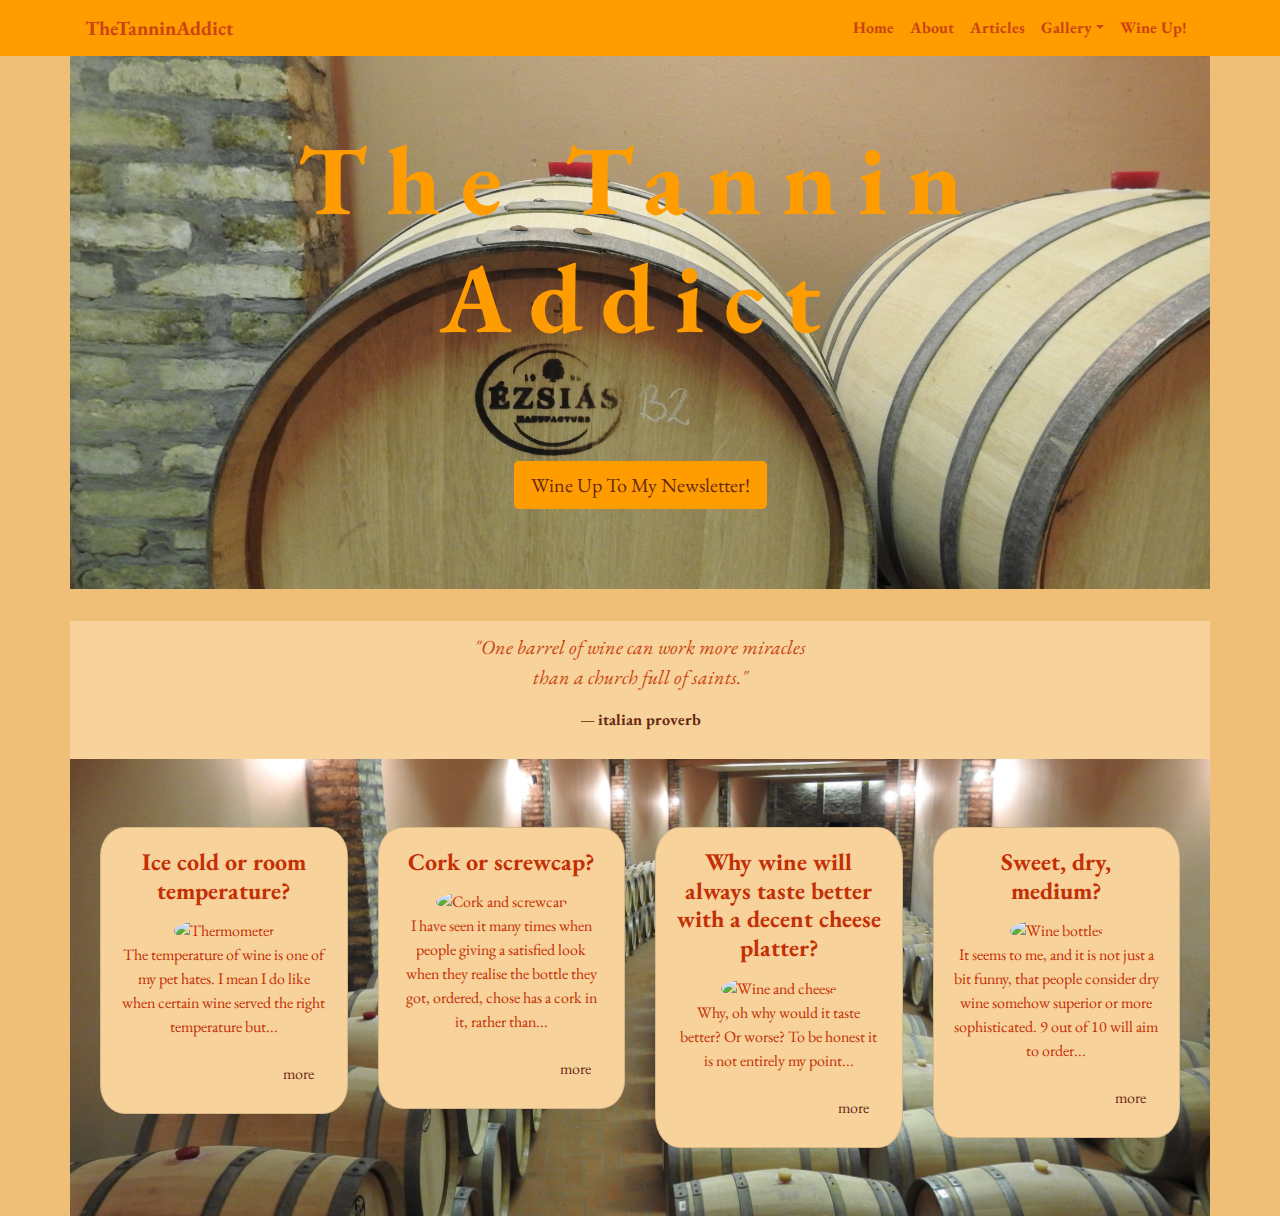
==== index.html @ db164a8b "implemented main part of landing page" ====
<!DOCTYPE html>
<html lang="en">

<head>
    <meta charset="UTF-8">
    <meta name="viewport" content="width=device-width, initial-scale=1.0">
    <meta http-equiv="X-UA-Compatible" content="ie=edge">
    <title>TheTanninAddict</title>
    <link rel="stylesheet" href="https://maxcdn.bootstrapcdn.com/bootstrap/4.0.0/css/bootstrap.min.css" integrity="sha384-Gn5384xqQ1aoWXA+058RXPxPg6fy4IWvTNh0E263XmFcJlSAwiGgFAW/dAiS6JXm" crossorigin="anonymous">
    <link href="https://fonts.googleapis.com/css?family=EB+Garamond" rel="stylesheet">
    <link rel="stylesheet" href="main.css" type="text/css">
</head>

<body>
    <!-----------------------NAVBAR---------------->


    <nav class="navbar navbar-expand-lg navbar-light" id="main-nav">
        <div class="container">

            <a class="navbar-brand mr-auto" href="index.html">TheTanninAddict</a>
            <button class="navbar-toggler" type="button" data-toggle="collapse" data-target="#navbar-content" aria-controls="navbarSupportedContent" aria-expanded="false" aria-label="Toggle navigation">
              <span class="navbar-toggler-icon"></span>
            </button>

            <div class="collapse navbar-collapse" id="navbar-content">
                <ul class="navbar-nav ml-auto">
                    <li class="nav-item">
                        <a class="nav-link" href="index.html">Home</a>
                    </li>
                    <li class="nav-item">
                        <a class="nav-link" href="about.html">About</a>
                    </li>
                    <li class="nav-item">
                        <a class="nav-link" href="articles.html">Articles</a>
                    </li>
                    <li class="nav-item dropdown">
                        <a class="nav-link dropdown-toggle" href="#" id="navbarDropdown" role="button" data-toggle="dropdown" aria-haspopup="true" aria-expanded="false">Gallery</a>
                        <div class="dropdown-menu" aria-labelledby="navbarDropdown">
                            <a class="dropdown-item" href="images.html">Images</a>
                            <a class="dropdown-item" href="videos.html">Videos</a>
                        </div>
                    </li>
                    <li class="nav-item">
                        <a class="nav-link" href="form.html">Wine Up!</a>
                    </li>
                </ul>
            </div>
        </div>
    </nav>

    <!-----------------------HEADER---------------->

    <div class="container header">

        <div class="jumbotron jumbo-text d-none d-sm-block">

            <h1 class="display-1">The Tannin Addict</h1>
            <p class="lead">
                <a class="btn btn-lg" href="form.html" role="button">Wine Up To My Newsletter!</a>
            </p>

        </div>

    </div>

    <!-----------------------QUOTE---------------->

    <div class="container-fluid">
        <div class="container quote d-none d-sm-block">
            <div class="row text-center">
                <div class="col">
                    <blockquote class="blockquote mx-auto">
                        <p class="qoute-text"><em>"One barrel of wine can work more miracles <br> than a church full of saints."</em></p>
                        <footer class="blockquote-footer"><strong>italian proverb</strong></footer>
                    </blockquote>
                </div>
            </div>
        </div>
    </div>

    <!-----------------------MAIN---------------->

    <div class="container main">
        <div class="container">

            <div class="row main-content text-center">
                <div class="col-sm-6 col-lg-3">
                    <div class="card card-single">
                        <div class="card-body">
                            <h4 class="card-title">Ice cold or room temperature?</h4>
                            <img src="static/images/DSCN0299.JPG" class="img-fluid rounded-circle" alt="Thermometer">
                            <p class="card-text">The temperature of wine is one of my pet hates. I mean I do like when certain wine served the right temperature but... </p>
                            <a href="articles1.html#cold-or-room-temp" class="btn float-right">more</a>
                        </div>
                    </div>
                </div>
                <div class="col-sm-6 col-lg-3">
                    <div class="card card-single">
                        <div class="card-body">
                            <h4 class="card-title">Cork or screwcap?</h4>
                            <img src="static/images/DSCN0316.JPG" class="img-fluid rounded-circle" alt="Cork and screwcap">
                            <p class="card-text">I have seen it many times when people giving a satisfied look when they realise the bottle they got, ordered, chose has a cork in it, rather than...</p>
                            <a href="articles1.html#cork-or-screwcap" class="btn float-right">more</a>
                        </div>
                    </div>
                </div>
                <div class="col-sm-6 col-lg-3">
                    <div class="card card-single">
                        <div class="card-body">
                            <h4 class="card-title">Why wine will always taste better with a decent cheese platter?</h4>
                            <img src="static/images/DSCN0271.JPG" class="img-fluid rounded-circle" alt="Wine and cheese">
                            <p class="card-text">Why, oh why would it taste better? Or worse? To be honest it is not entirely my point... </p>
                            <a href="articles1.html#wine-with-cheese-platter" class="btn  float-right">more</a>
                        </div>
                    </div>
                </div>
                <div class="col-sm-6 col-lg-3">
                    <div class="card card-single">
                        <div class="card-body">
                            <h4 class="card-title">Sweet, dry, medium?</h4>
                            <img src="static/images/DSCN0315.JPG" class="img-fluid rounded-circle" alt="Wine bottles">
                            <p class="card-text">It seems to me, and it is not just a bit funny, that people consider dry wine somehow superior or more sophisticated. 9 out of 10 will aim to order... </p>
                            <a href="articles1.html#sweet-dry-medium" class="btn float-right">more</a>
                        </div>
                    </div>
                </div>
            </div>

        </div>
    </div>






















    <script src="https://code.jquery.com/jquery-3.2.1.slim.min.js" integrity="sha384-KJ3o2DKtIkvYIK3UENzmM7KCkRr/rE9/Qpg6aAZGJwFDMVNA/GpGFF93hXpG5KkN" crossorigin="anonymous"></script>
    <script src="https://cdnjs.cloudflare.com/ajax/libs/popper.js/1.12.9/umd/popper.min.js" integrity="sha384-ApNbgh9B+Y1QKtv3Rn7W3mgPxhU9K/ScQsAP7hUibX39j7fakFPskvXusvfa0b4Q" crossorigin="anonymous"></script>
    <script src="https://maxcdn.bootstrapcdn.com/bootstrap/4.0.0/js/bootstrap.min.js" integrity="sha384-JZR6Spejh4U02d8jOt6vLEHfe/JQGiRRSQQxSfFWpi1MquVdAyjUar5+76PVCmYl" crossorigin="anonymous"></script>

</body>

</html>
---- main.css ----
/*
COLORS:
<bacground for nav, quote, footer, card>
-light-brown-cream: rgb(247, 210, 155); #f7d29b;
-option b: rgb(239, 191, 119); #efbf77;

 rgb(89, 17, 17); #591111;

-brown-warm: rgb(202, 69, 17); #ca4511;
-dark-brown: rgb(104, 41, 19); #682913;
*/


body {
    font-family: 'EB Garamond', serif;
    background-color:#efbf77;
}

/*************NAVBAR************/

#main-nav {   
    background-color:#ff9d00;/*#f7d29b;*/
}

.navbar .navbar-brand {
    color: #ca4511;
    font-weight: bold;
}

#navbar-content {
    text-align: center;
}

#navbar-content a {
    color: #ca4511;
}

#navbar-content a:hover {
    color: #591111;
}

.nav-item a {
    color: #682913;
    font-weight: bold;
    color: mx-auto;
}

button .navbar-toggler {
    color: #682913;
}

/*************HEADER************/

.header {
    height: 100%; 
    background-image:  url("static/images/DSCN0293.JPG");
    background-repeat: no-repeat;
    background-attachment: fixed;
    background-position: center;
    background-size: cover;
    position: relative;
}

.jumbotron {
    background-color: transparent;
    
}

.jumbo-text {
    position: relative;
    top: 20%;
    text-align: center;
}

.jumbotron h1 {
    color: #ff9d00; /*#f70909; 591111*/
    font-weight: bold;
    font-size: 615%;
    letter-spacing: 20px;

    /*dark red f70909
    bright yellow ead919*/
}

.jumbo-text .lead {
    margin-top: 10%;
    background-color: transparent;
}

.jumbotron .lead .btn {
    background-color: #ff9d00; /*#efbf77;*/
    color: #682913;
}

/*************QOUTE************/

.quote {
    background-color:#f7d29b;
}

.blockquote {
    padding: 1%;
    background-color: #f7d29b;
}



.blockquote p {
    color:#ca4511;
    background-color: #f7d29b;
}

.blockquote footer {
    color:#682913;
}

/*************MAIN************/

.main {
    background-image: url("static/images/DSCN0295.JPG");
    background-repeat: no-repeat;
    background-position: center;
    background-size: cover;
    position: relative;   
}

.main-content {
    padding-top: 4%;
    padding-bottom: 4%;
}

.card-single {
    margin-top: 10%;
    margin-bottom: 10%;
    border-radius: 10%;
    background-color: #f7d29b;
}

.card-single:hover {
    background-color: #efbf77;
}

.card-body {  
    color: #c42f05;
}
.card-body .card-title {
    font-weight: bold;
}

.card-body p {
    background-color: transparent;
}

.card-body a {
    color: #682913;
}
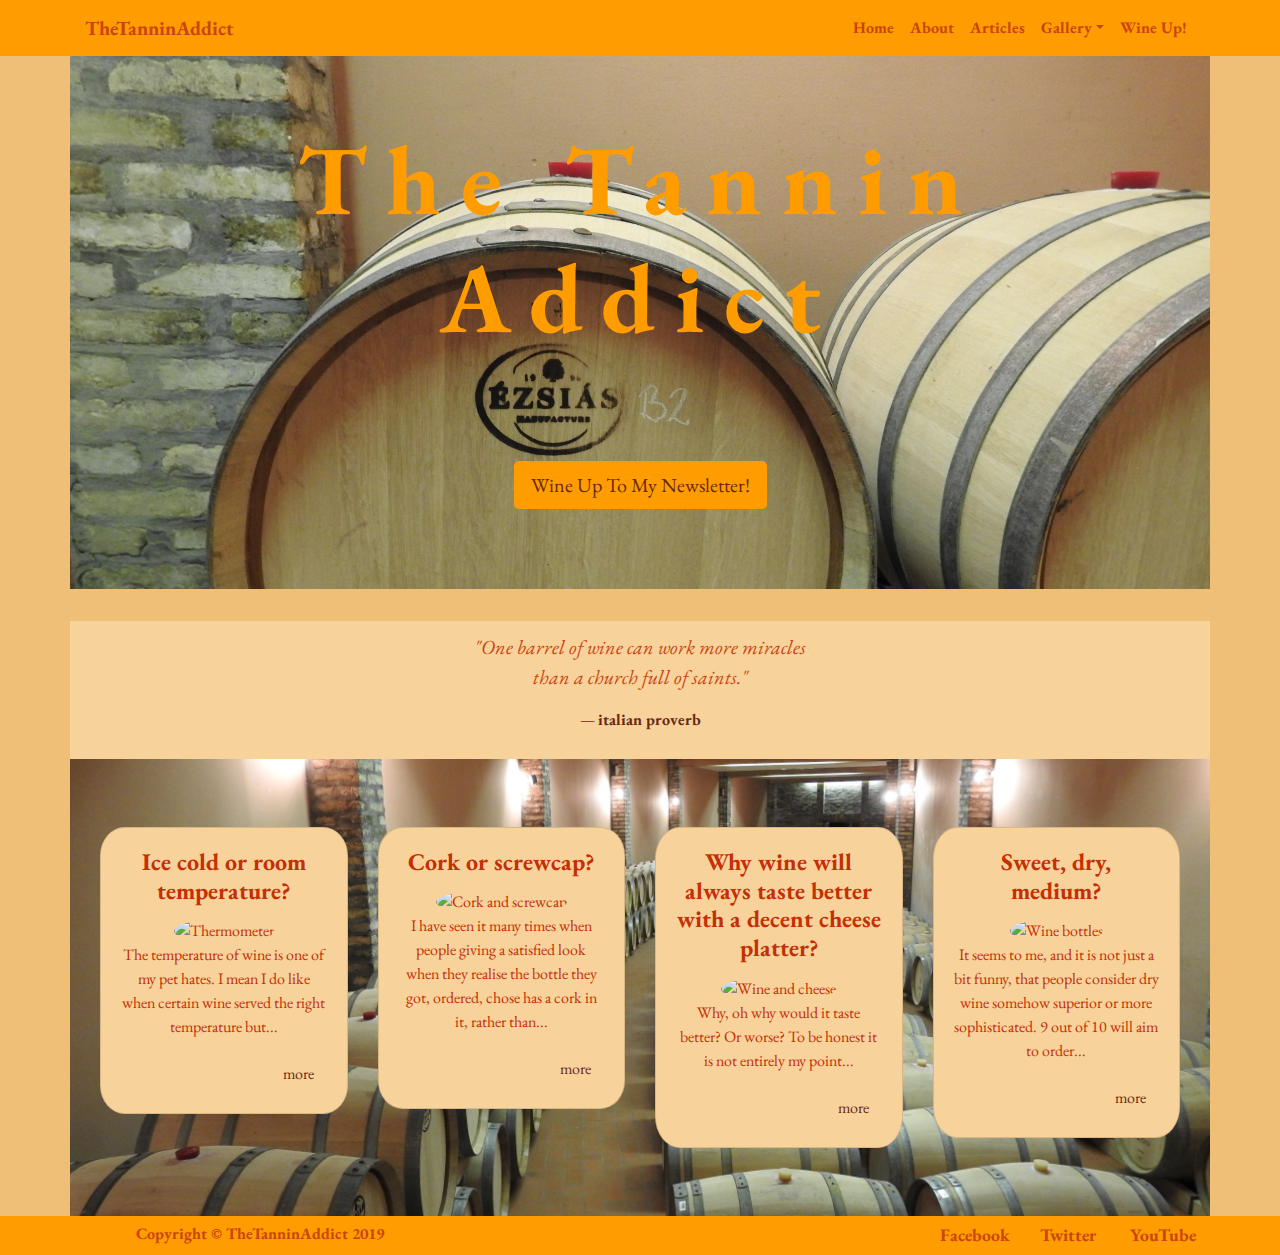
==== commit 48cacc53: "implemented footer" ====
--- a/index.html
+++ b/index.html
@@ -131,20 +131,24 @@
     </div>
 
 
+    <!-----------------------FOOTER---------------->
 
-
-
-
-
-
-
-
-
-
-
-
-
-
+    <div class="container-fluid footer">
+        <div class="container">
+            <div class="row">
+                <div class="col-md-6 col-lg-4 text-center">
+                    <div class="copy-right "><span class="footer-icons>">Copyright &copy TheTanninAddict 2019</span></div>
+                </div>
+                <div class="col-md-4 col-lg-3 ml-auto text-center">
+                    <div class="row">
+                        <div class="col-sm-4"><a href="#"><span class="footer-icons">Facebook</span></a></div>
+                        <div class="col-sm-4"><a href="#"><span class="footer-icons">Twitter</span></a></div>
+                        <div class="col-sm-4"><a href="#"><span class="footer-icons">YouTube</span></a></div>
+                    </div>
+                </div>
+            </div>
+        </div>
+    </div>
 
 
 
--- a/main.css
+++ b/main.css
@@ -154,3 +154,30 @@
 .card-body a {
     color: #682913;
 }
+
+/*************FOOTER************/
+
+.footer {
+    padding: 0.5%;
+    background-color: #ff9d00;
+}
+
+.copy-right {
+    color:rgb(202, 69, 17);
+    font-weight: bold;
+}
+
+.footer a:hover {
+    text-decoration: none;
+}
+
+.footer-icons {
+    color: rgb(202, 69, 17);   
+    font-size: 110%;
+    font-weight: bold;
+    border-radius: 50%;
+}
+
+.footer-icons:hover {
+    color: #682913;
+}
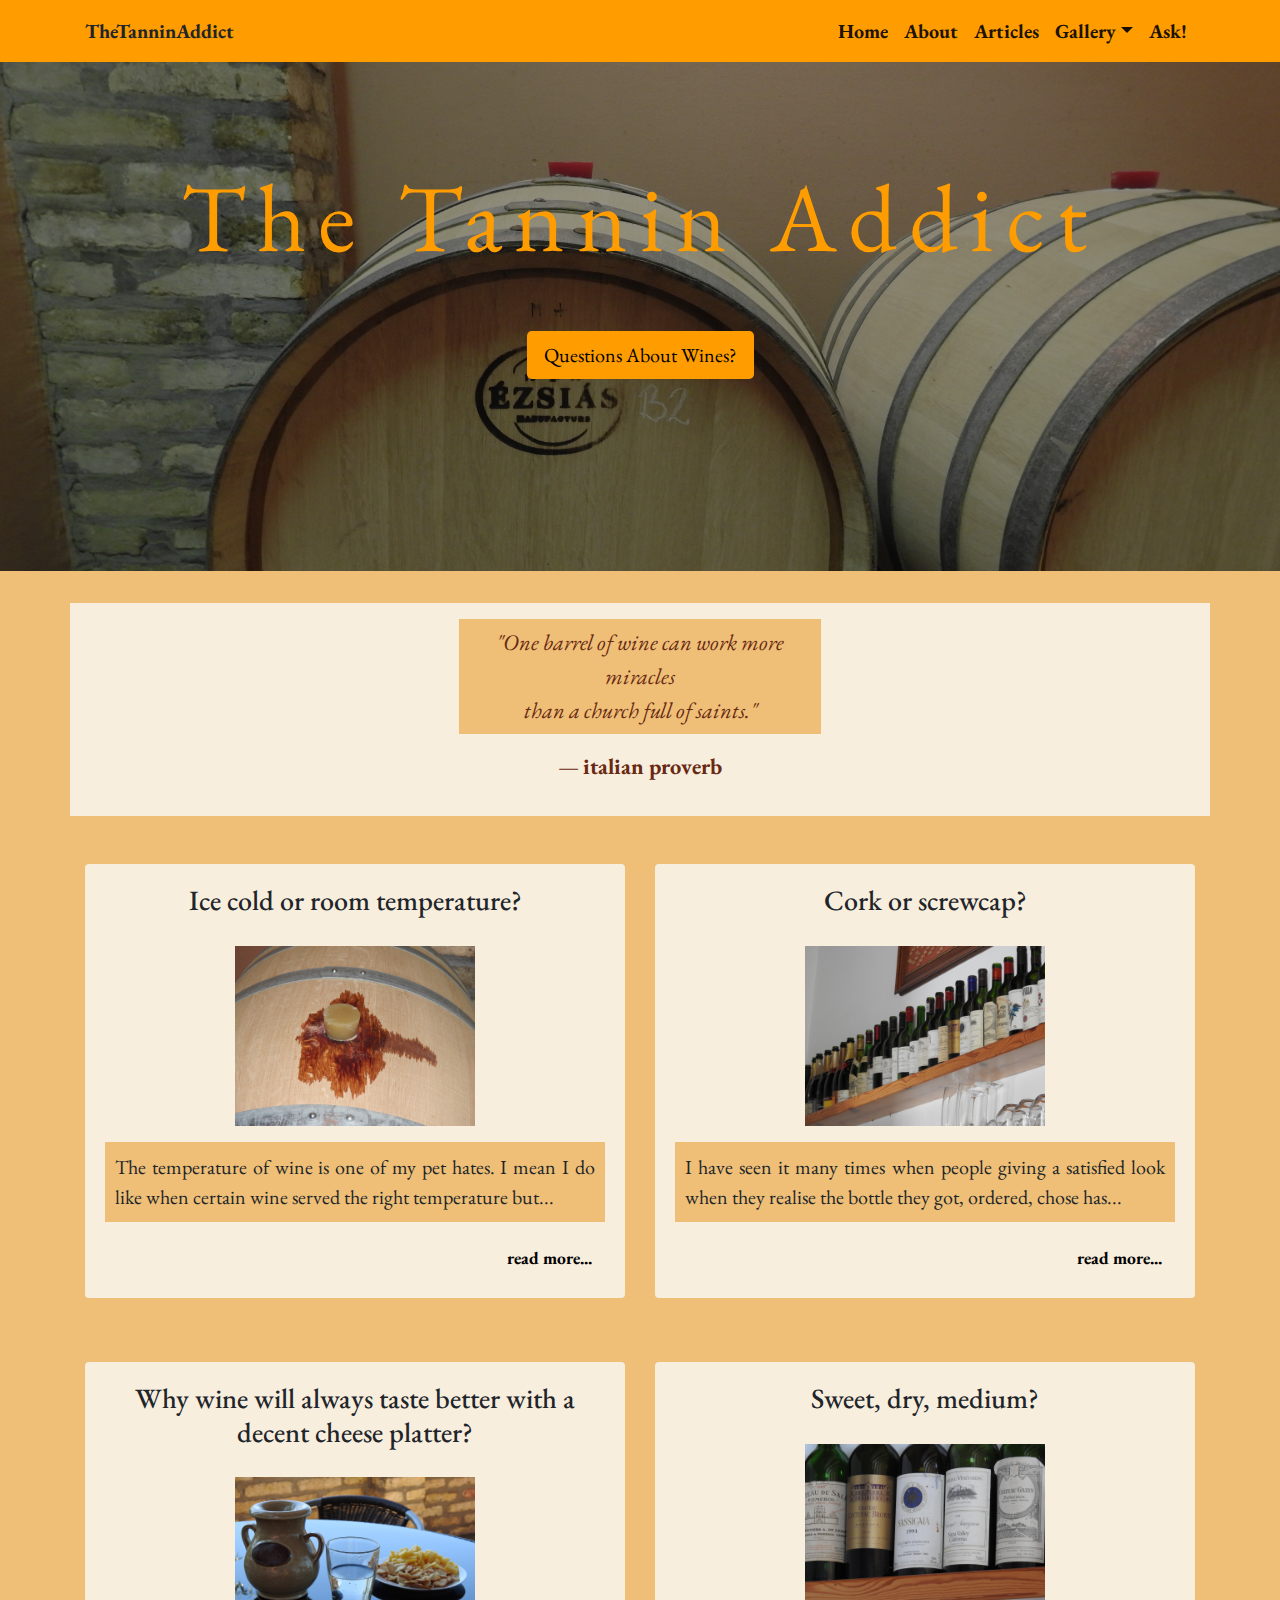
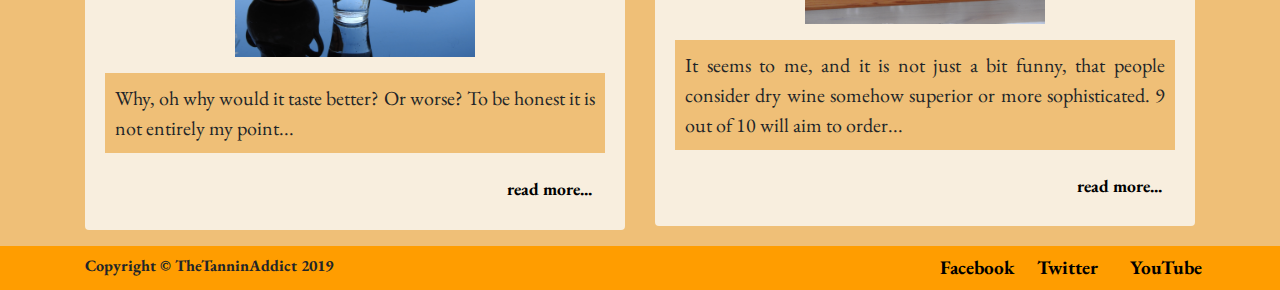
==== commit ffe8ed74: "Modified index.html layout and styling" ====
--- a/index.html
+++ b/index.html
@@ -12,153 +12,125 @@
 </head>
 
 <body>
-    <!-----------------------NAVBAR---------------->
-
-
-    <nav class="navbar navbar-expand-lg navbar-light" id="main-nav">
+    <nav class="navbar fixed-top navbar-expand-lg navbar-light my-orange-back">
         <div class="container">
-
-            <a class="navbar-brand mr-auto" href="index.html">TheTanninAddict</a>
-            <button class="navbar-toggler" type="button" data-toggle="collapse" data-target="#navbar-content" aria-controls="navbarSupportedContent" aria-expanded="false" aria-label="Toggle navigation">
-              <span class="navbar-toggler-icon"></span>
-            </button>
-
+            <a class="navbar-brand mr-auto font-weight-bold">TheTanninAddict</a>
+            <button class="navbar-toggler" type="button" data-toggle="collapse" data-target="#navbar-content" aria-controls="navbar-content" aria-expanded="false" aria-label="Toggle navigation">
+        <span class="navbar-toggler-icon"></span>
+      </button>
             <div class="collapse navbar-collapse" id="navbar-content">
-                <ul class="navbar-nav ml-auto">
-                    <li class="nav-item">
+                <ul class="navbar-nav ml-auto font-weight-bold text-center">
+                    <li class="nav-item active">
                         <a class="nav-link" href="index.html">Home</a>
                     </li>
-                    <li class="nav-item">
+                    <li class="nav-item active">
                         <a class="nav-link" href="about.html">About</a>
                     </li>
-                    <li class="nav-item">
+                    <li class="nav-item active">
                         <a class="nav-link" href="articles.html">Articles</a>
                     </li>
-                    <li class="nav-item dropdown">
+                    <li class="nav-item dropdown active">
                         <a class="nav-link dropdown-toggle" href="#" id="navbarDropdown" role="button" data-toggle="dropdown" aria-haspopup="true" aria-expanded="false">Gallery</a>
                         <div class="dropdown-menu" aria-labelledby="navbarDropdown">
                             <a class="dropdown-item" href="images.html">Images</a>
                             <a class="dropdown-item" href="videos.html">Videos</a>
                         </div>
                     </li>
-                    <li class="nav-item">
-                        <a class="nav-link" href="form.html">Wine Up!</a>
+                    <li class="nav-item active">
+                        <a class="nav-link" href="form.html">Ask!</a>
                     </li>
                 </ul>
             </div>
         </div>
     </nav>
 
-    <!-----------------------HEADER---------------->
-
-    <div class="container header">
-
-        <div class="jumbotron jumbo-text d-none d-sm-block">
-
+    <div class="container-fluid header text-center">
+        <div class="jumbotron d-none d-md-block my-orange my-transparent-back">
             <h1 class="display-1">The Tannin Addict</h1>
-            <p class="lead">
-                <a class="btn btn-lg" href="form.html" role="button">Wine Up To My Newsletter!</a>
-            </p>
-
+            <a class="btn btn-lg my-black my-orange-back" href="form.html" role="button">Questions About Wines?</a>
         </div>
-
     </div>
 
-    <!-----------------------QUOTE---------------->
-
     <div class="container-fluid">
-        <div class="container quote d-none d-sm-block">
+        <div class="container quote d-none d-md-block my-white-back my-brown">
             <div class="row text-center">
-                <div class="col">
-                    <blockquote class="blockquote mx-auto">
-                        <p class="qoute-text"><em>"One barrel of wine can work more miracles <br> than a church full of saints."</em></p>
-                        <footer class="blockquote-footer"><strong>italian proverb</strong></footer>
-                    </blockquote>
-                </div>
+                <blockquote class="blockquote mx-auto">
+                    <p class="quote-text"><em>"One barrel of wine can work more miracles <br> than a church full of
+              saints."</em></p>
+                    <footer class="blockquote-footer my-brown"><strong>italian proverb</strong></footer>
+                </blockquote>
             </div>
         </div>
     </div>
 
-    <!-----------------------MAIN---------------->
-
-    <div class="container main">
-        <div class="container">
-
-            <div class="row main-content text-center">
-                <div class="col-sm-6 col-lg-3">
-                    <div class="card card-single">
-                        <div class="card-body">
-                            <h4 class="card-title">Ice cold or room temperature?</h4>
-                            <img src="static/images/DSCN0299.JPG" class="img-fluid rounded-circle" alt="Thermometer">
-                            <p class="card-text">The temperature of wine is one of my pet hates. I mean I do like when certain wine served the right temperature but... </p>
-                            <a href="articles1.html#cold-or-room-temp" class="btn float-right">more</a>
-                        </div>
-                    </div>
-                </div>
-                <div class="col-sm-6 col-lg-3">
-                    <div class="card card-single">
-                        <div class="card-body">
-                            <h4 class="card-title">Cork or screwcap?</h4>
-                            <img src="static/images/DSCN0316.JPG" class="img-fluid rounded-circle" alt="Cork and screwcap">
-                            <p class="card-text">I have seen it many times when people giving a satisfied look when they realise the bottle they got, ordered, chose has a cork in it, rather than...</p>
-                            <a href="articles1.html#cork-or-screwcap" class="btn float-right">more</a>
-                        </div>
-                    </div>
-                </div>
-                <div class="col-sm-6 col-lg-3">
-                    <div class="card card-single">
-                        <div class="card-body">
-                            <h4 class="card-title">Why wine will always taste better with a decent cheese platter?</h4>
-                            <img src="static/images/DSCN0271.JPG" class="img-fluid rounded-circle" alt="Wine and cheese">
-                            <p class="card-text">Why, oh why would it taste better? Or worse? To be honest it is not entirely my point... </p>
-                            <a href="articles1.html#wine-with-cheese-platter" class="btn  float-right">more</a>
-                        </div>
-                    </div>
-                </div>
-                <div class="col-sm-6 col-lg-3">
-                    <div class="card card-single">
-                        <div class="card-body">
-                            <h4 class="card-title">Sweet, dry, medium?</h4>
-                            <img src="static/images/DSCN0315.JPG" class="img-fluid rounded-circle" alt="Wine bottles">
-                            <p class="card-text">It seems to me, and it is not just a bit funny, that people consider dry wine somehow superior or more sophisticated. 9 out of 10 will aim to order... </p>
-                            <a href="articles1.html#sweet-dry-medium" class="btn float-right">more</a>
-                        </div>
+    <div class="container">
+        <div class="row text-center">
+            <div class="col-sm-12 col-md-6">
+                <div class="card my-white-back">
+                    <div class="card-body">
+                        <h3 class="card-title">Ice cold or room temperature?</h3>
+                        <img src="static/images/DSCN0299.JPG" class="img-fluid" alt="Thermometer">
+                        <p class="card-text text-justify">The temperature of wine is one of my pet hates. I mean I do like when certain wine served the right temperature but... </p>
+                        <a href="articles1.html#cold-or-room-temp" class="btn float-right my-black font-weight-bold">read more...</a>
                     </div>
                 </div>
             </div>
-
+            <div class="col-sm-12 col-md-6">
+                <div class="card my-white-back">
+                    <div class="card-body">
+                        <h3 class="card-title">Cork or screwcap?</h3>
+                        <img src="static/images/DSCN0316.JPG" class="img-fluid" alt="Cork and screwcap">
+                        <p class="card-text text-justify">I have seen it many times when people giving a satisfied look when they realise the bottle they got, ordered, chose has...</p>
+                        <a href="articles1.html#cork-or-screwcap" class="btn float-right my-black font-weight-bold">read more...</a>
+                    </div>
+                </div>
+            </div>
         </div>
-    </div>
-
-
-    <!-----------------------FOOTER---------------->
-
-    <div class="container-fluid footer">
-        <div class="container">
-            <div class="row">
-                <div class="col-md-6 col-lg-4 text-center">
-                    <div class="copy-right "><span class="footer-icons>">Copyright &copy TheTanninAddict 2019</span></div>
+        <div class="row text-center">
+            <div class=" col-md-6">
+                <div class="card my-white-back">
+                    <div class="card-body">
+                        <h3 class="card-title">Why wine will always taste better with a decent cheese platter?</h3>
+                        <img src="static/images/DSCN0271.JPG" class="img-fluid" alt="Wine and cheese">
+                        <p class="card-text text-justify">Why, oh why would it taste better? Or worse? To be honest it is not entirely my point... </p>
+                        <a href="articles1.html#wine-with-cheese-platter" class="btn  float-right my-black font-weight-bold">read more...</a>
+                    </div>
                 </div>
-                <div class="col-md-4 col-lg-3 ml-auto text-center">
-                    <div class="row">
-                        <div class="col-sm-4"><a href="#"><span class="footer-icons">Facebook</span></a></div>
-                        <div class="col-sm-4"><a href="#"><span class="footer-icons">Twitter</span></a></div>
-                        <div class="col-sm-4"><a href="#"><span class="footer-icons">YouTube</span></a></div>
+            </div>
+            <div class=" col-md-6">
+                <div class="card my-white-back">
+                    <div class="card-body">
+                        <h3 class="card-title">Sweet, dry, medium?</h3>
+                        <img src="static/images/DSCN0315.JPG" class="img-fluid" alt="Wine bottles">
+                        <p class="card-text text-justify">It seems to me, and it is not just a bit funny, that people consider dry wine somehow superior or more sophisticated. 9 out of 10 will aim to order... </p>
+                        <a href="articles1.html#sweet-dry-medium" class="btn float-right my-black font-weight-bold">read more...</a>
                     </div>
                 </div>
             </div>
         </div>
     </div>
 
-
-
-
-
+    <div class="container-fluid footer my-orange-back">
+        <div class="container">
+            <div class="row">
+                <div class="col-md-6 col-lg-4 text-center text-md-left">
+                    <div class="font-weight-bold"><span class="footer-icons>">Copyright &copy; TheTanninAddict
+              2019</span></div>
+                </div>
+                <div class="col-md-6 col-lg-3 ml-auto">
+                    <div class="row font-weight-bold text-center">
+                        <div class="col-sm-4"><a href="#"><span class="footer-icons my-black">Facebook</span></a></div>
+                        <div class="col-sm-4"><a href="#"><span class="footer-icons my-black">Twitter</span></a></div>
+                        <div class="col-sm-4"><a href="#"><span class="footer-icons my-black">YouTube</span></a></div>
+                    </div>
+                </div>
+            </div>
+        </div>
+    </div>
 
     <script src="https://code.jquery.com/jquery-3.2.1.slim.min.js" integrity="sha384-KJ3o2DKtIkvYIK3UENzmM7KCkRr/rE9/Qpg6aAZGJwFDMVNA/GpGFF93hXpG5KkN" crossorigin="anonymous"></script>
     <script src="https://cdnjs.cloudflare.com/ajax/libs/popper.js/1.12.9/umd/popper.min.js" integrity="sha384-ApNbgh9B+Y1QKtv3Rn7W3mgPxhU9K/ScQsAP7hUibX39j7fakFPskvXusvfa0b4Q" crossorigin="anonymous"></script>
     <script src="https://maxcdn.bootstrapcdn.com/bootstrap/4.0.0/js/bootstrap.min.js" integrity="sha384-JZR6Spejh4U02d8jOt6vLEHfe/JQGiRRSQQxSfFWpi1MquVdAyjUar5+76PVCmYl" crossorigin="anonymous"></script>
-
 </body>
 
-</html>
+</html>--- a/main.css
+++ b/main.css
@@ -1,59 +1,63 @@
-/*
-COLORS:
-<bacground for nav, quote, footer, card>
--light-brown-cream: rgb(247, 210, 155); #f7d29b;
--option b: rgb(239, 191, 119); #efbf77;
-
- rgb(89, 17, 17); #591111;
-
--brown-warm: rgb(202, 69, 17); #ca4511;
--dark-brown: rgb(104, 41, 19); #682913;
-*/
-
+/************COLORS*************/
+
+.my-transparent-back {
+    background-color: transparent;
+}
+
+.my-black {
+    color: #000;
+}
+
+.my-black:hover {
+    color: #000;
+}
+
+.my-white {
+    color: #f8eede;
+}
+
+.my-white-back {
+    background-color: #f8eede;
+}
+
+.my-yellow-back {
+    background-color: #efbf77;
+}
+
+.my-orange {
+    color: #ff9d00;
+}
+
+.my-orange-back {
+    background-color: #ff9d00;
+}
+
+.my-brown {
+    color: #682913;
+}
+
+.my-red-back {
+    background-color: #7c0707;
+}
+
+/*************BODY************/
 
 body {
     font-family: 'EB Garamond', serif;
-    background-color:#efbf77;
+    background-color: #efbf77;
 }
 
 /*************NAVBAR************/
 
-#main-nav {   
-    background-color:#ff9d00;/*#f7d29b;*/
-}
-
-.navbar .navbar-brand {
-    color: #ca4511;
-    font-weight: bold;
-}
-
-#navbar-content {
-    text-align: center;
-}
-
-#navbar-content a {
-    color: #ca4511;
-}
-
-#navbar-content a:hover {
-    color: #591111;
-}
-
-.nav-item a {
-    color: #682913;
-    font-weight: bold;
-    color: mx-auto;
-}
-
-button .navbar-toggler {
-    color: #682913;
+.navbar-brand,
+.nav-link {    
+    font-size: 1.25rem;
 }
 
 /*************HEADER************/
 
 .header {
-    height: 100%; 
-    background-image:  url("static/images/DSCN0293.JPG");
+    background-image: linear-gradient(rgba(0, 0, 0, 0.4), rgba(0, 0, 0, 0.4)), url("static/images/DSCN0293.JPG");
     background-repeat: no-repeat;
     background-attachment: fixed;
     background-position: center;
@@ -61,123 +65,181 @@
     position: relative;
 }
 
-.jumbotron {
-    background-color: transparent;
-    
-}
-
-.jumbo-text {
-    position: relative;
-    top: 20%;
-    text-align: center;
+.jumbotron {  
+    padding-top: 10rem;
+    padding-bottom: 6rem;
 }
 
 .jumbotron h1 {
-    color: #ff9d00; /*#f70909; 591111*/
-    font-weight: bold;
-    font-size: 615%;
-    letter-spacing: 20px;
-
-    /*dark red f70909
-    bright yellow ead919*/
-}
-
-.jumbo-text .lead {
-    margin-top: 10%;
-    background-color: transparent;
-}
-
-.jumbotron .lead .btn {
-    background-color: #ff9d00; /*#efbf77;*/
-    color: #682913;
+    letter-spacing: 0.75rem;    
+}
+
+.jumbotron .btn {   
+    margin-top: 3rem;
+    margin-bottom: 6rem;
 }
 
 /*************QOUTE************/
 
 .quote {
-    background-color:#f7d29b;
-}
-
-.blockquote {
-    padding: 1%;
-    background-color: #f7d29b;
-}
-
-
-
-.blockquote p {
-    color:#ca4511;
-    background-color: #f7d29b;
-}
-
-.blockquote footer {
-    color:#682913;
+    margin-top: 1.5rem;
+    padding-top: 1rem;
+    padding-bottom: 1rem;
+}
+
+.quote-text,
+.blockquote-footer { 
+    font-size: 1.4rem;
 }
 
 /*************MAIN************/
 
-.main {
-    background-image: url("static/images/DSCN0295.JPG");
-    background-repeat: no-repeat;
-    background-position: center;
-    background-size: cover;
-    position: relative;   
-}
-
-.main-content {
-    padding-top: 4%;
-    padding-bottom: 4%;
-}
-
-.card-single {
-    margin-top: 10%;
-    margin-bottom: 10%;
-    border-radius: 10%;
-    background-color: #f7d29b;
-}
-
-.card-single:hover {
-    background-color: #efbf77;
-}
-
-.card-body {  
-    color: #c42f05;
-}
-.card-body .card-title {
-    font-weight: bold;
-}
-
-.card-body p {
-    background-color: transparent;
-}
-
-.card-body a {
-    color: #682913;
+.card {
+    margin-top: 3rem;
+    margin-bottom: 1rem;
+    border: none;
+}
+
+.card-body img {
+    width: 15rem;
+    height: auto;
+    padding-top: 1rem;
+    padding-bottom: 1rem;
+}
+
+.card-text {   
+    font-size: 1.25rem;
+}
+
+.card-body .btn {
+    font-size: 1.1rem;
 }
 
 /*************FOOTER************/
 
 .footer {
-    padding: 0.5%;
-    background-color: #ff9d00;
-}
-
-.copy-right {
-    color:rgb(202, 69, 17);
-    font-weight: bold;
+    padding: 0.5rem 0;   
 }
 
 .footer a:hover {
     text-decoration: none;
 }
 
-.footer-icons {
-    color: rgb(202, 69, 17);   
-    font-size: 110%;
+.footer-icons {   
+    font-size: 1.2rem;
+}
+
+/*************ABOUT************/
+
+.about-container {
+    height: 100vh;
+    background-color: #f7d29b;
+}
+
+.jumbo-about,
+.about-text {
+    color: #591111;
+}
+
+/*************ARTICLES************/
+
+.article-wrapper {
+    background-color: #591111;
+}
+
+.article-text {
+    color: #591111;
+    background-color: #f1e8db;
+    padding: 1%;
+}
+
+.article-text h4,
+h5 {
+    text-align: center;
+}
+
+.article-text h4 {
+    padding: 1%;
+}
+
+.article-text p {
+    background-color: #f1e8db;
+}
+
+.article-text .article-date {
+    text-align: right;
+}
+
+.article-picture {
+    margin: 0;
+}
+
+/*************IMAGES************/
+
+.image-container {
+    margin-top: 1%;
+}
+
+/*************VIDEOS************/
+
+.video-frame {
+    margin: 1%;
+}
+
+/*************WINE UP-FORM************/
+
+.form-container {
+    height: 100vh;
+    background-color: #591111;
+}
+
+.wine-up-welcome-text {
+    margin-top: 15%;
+    margin-right: 2%;
+    margin-left: 2%;
+    background-color: #efbf77;
+}
+
+.wine-up-welcome-text h2 {
     font-weight: bold;
-    border-radius: 50%;
-}
-
-.footer-icons:hover {
-    color: #682913;
-}
+
+}
+
+.wine-up-welcome-text h2,
+p {
+    font-size: 125%;
+    padding: 2%;
+    background-color: #efbf77;
+}
+
+.wine-up-form {
+    text-align: center;
+    margin-top: 5%;
+    padding: 5%;
+    background-color: #efbf77;
+}
+
+.form-group label {
+    font-size: 125%;
+    font-weight: bold;
+}
+
+.form-group #name,
+#email,
+#description {
+    background-color: #f7d29b;
+    font-size: 120%;
+    font-style: italic;
+    text-align: center;
+}
+
+.wine-up-form button {
+    color: #fff;
+    background-color: #591111;
+    font-size: 120%;
+}
+
+.wine-up-form button:hover {
+    color: #591111;
+    background-color: #f7d29b;
+}
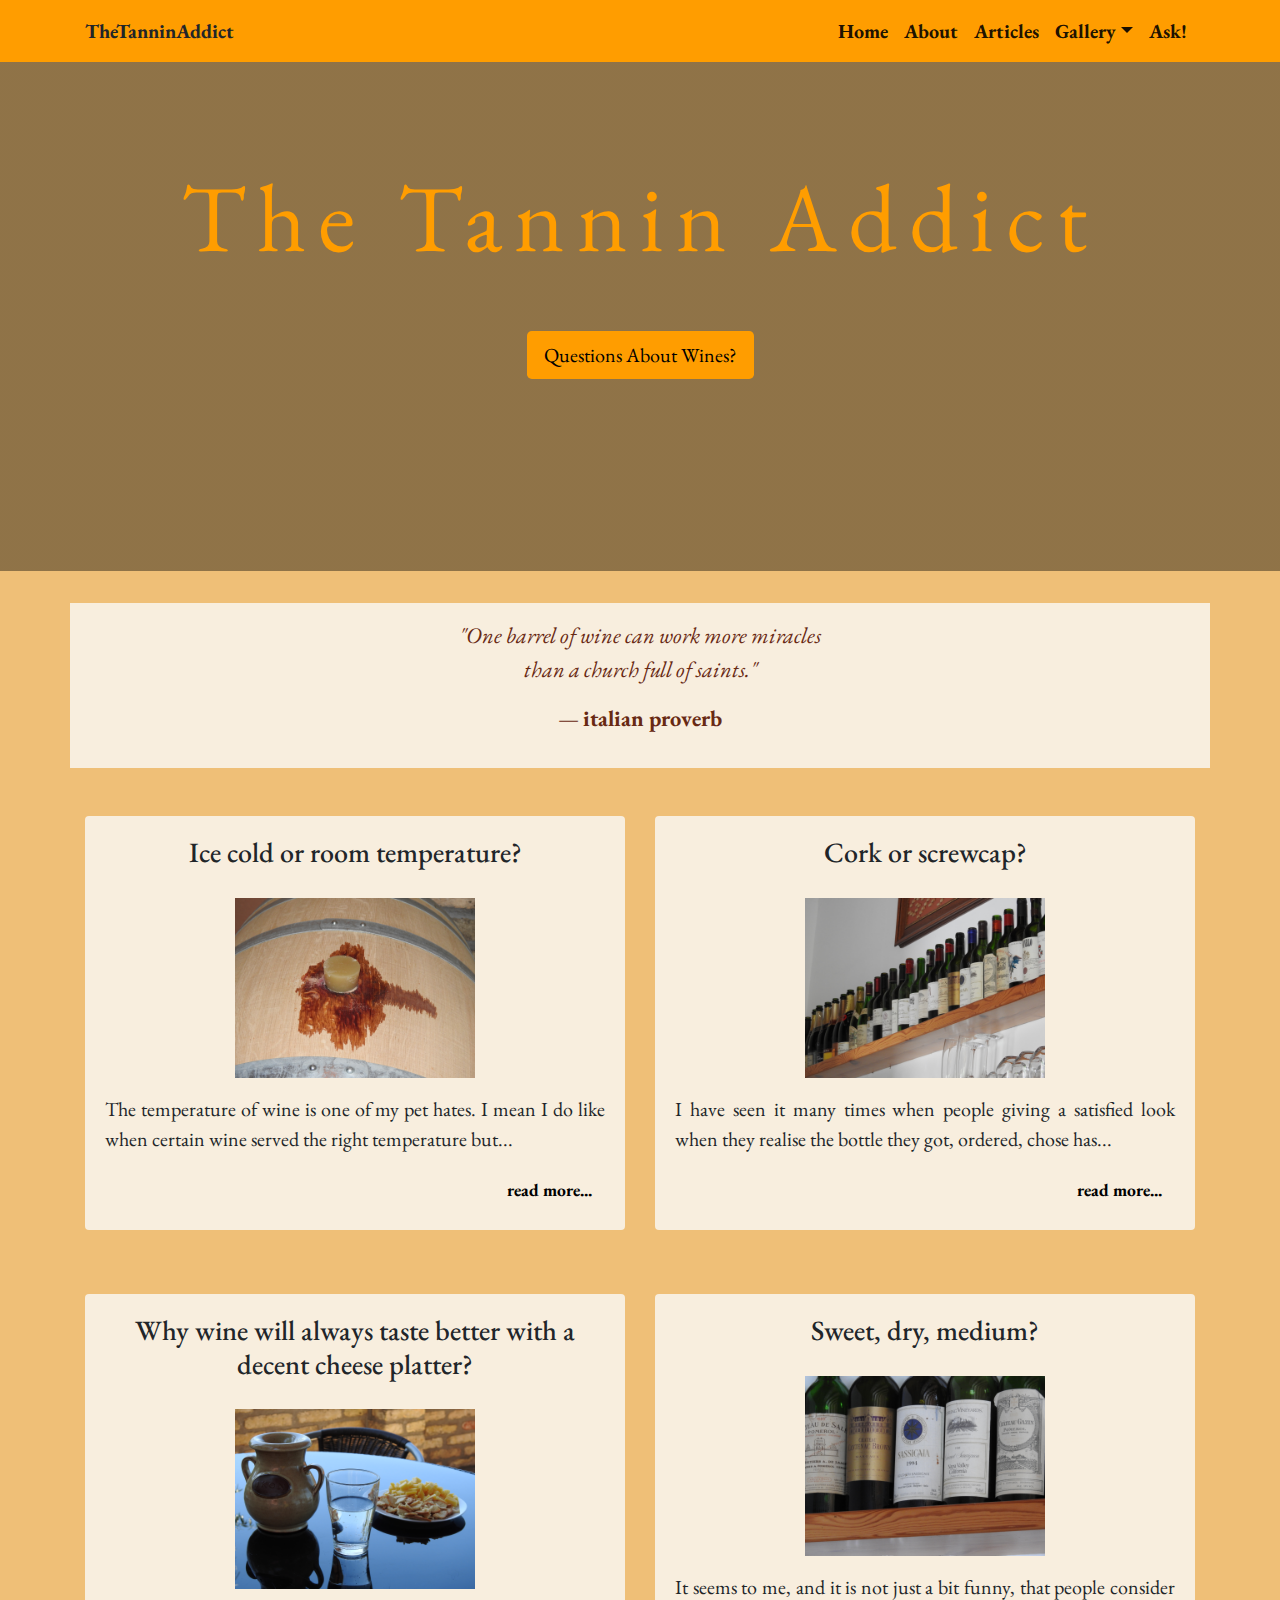
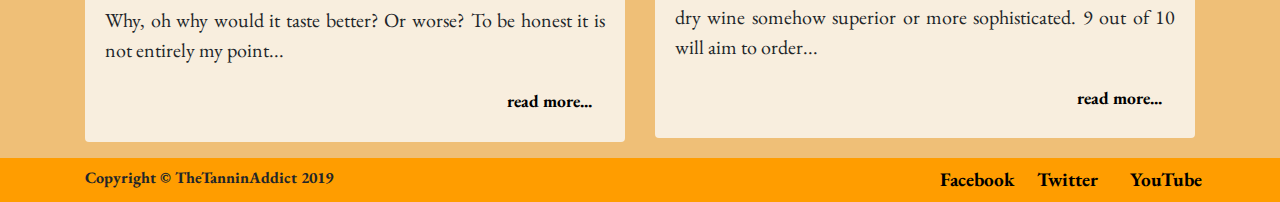
==== commit 053aed4f: "Moved main.css to css folder" ====
--- a/index.html
+++ b/index.html
@@ -8,7 +8,7 @@
     <title>TheTanninAddict</title>
     <link rel="stylesheet" href="https://maxcdn.bootstrapcdn.com/bootstrap/4.0.0/css/bootstrap.min.css" integrity="sha384-Gn5384xqQ1aoWXA+058RXPxPg6fy4IWvTNh0E263XmFcJlSAwiGgFAW/dAiS6JXm" crossorigin="anonymous">
     <link href="https://fonts.googleapis.com/css?family=EB+Garamond" rel="stylesheet">
-    <link rel="stylesheet" href="main.css" type="text/css">
+    <link rel="stylesheet" href="css/main.css" type="text/css">
 </head>
 
 <body>
--- a/css/main.css
+++ b/css/main.css
@@ -0,0 +1,218 @@
+/************COLORS*************/
+
+.my-transparent-back {
+    background-color: transparent;
+}
+
+.my-black {
+    color: #000;
+}
+
+.my-black:hover {
+    color: #000;
+}
+
+.my-white {
+    color: #f8eede;
+}
+
+.my-white-back {
+    background-color: #f8eede;
+}
+
+.my-yellow-back {
+    background-color: #efbf77;
+}
+
+.my-orange {
+    color: #ff9d00;
+}
+
+.my-orange-back {
+    background-color: #ff9d00;
+}
+
+.my-brown {
+    color: #682913;
+}
+
+.my-red-back {
+    background-color: #7c0707;
+}
+
+/*************BODY************/
+
+body {
+    font-family: 'EB Garamond', serif;
+    background-color: #efbf77;
+}
+
+/*************NAVBAR************/
+
+.navbar-brand,
+.nav-link {    
+    font-size: 1.25rem;
+}
+
+/*************HEADER************/
+
+.header {
+    background-image: linear-gradient(rgba(0, 0, 0, 0.4), rgba(0, 0, 0, 0.4)), url("static/images/DSCN0293.JPG");
+    background-repeat: no-repeat;
+    background-attachment: fixed;
+    background-position: center;
+    background-size: cover;
+    position: relative;
+}
+
+.jumbotron {  
+    padding-top: 10rem;
+    padding-bottom: 6rem;
+}
+
+.jumbotron h1 {
+    letter-spacing: 0.75rem;    
+}
+
+.jumbotron .btn {   
+    margin-top: 3rem;
+    margin-bottom: 6rem;
+}
+
+/*************QOUTE************/
+
+.quote {
+    margin-top: 1.5rem;
+    padding-top: 1rem;
+    padding-bottom: 1rem;
+}
+
+.quote-text,
+.blockquote-footer { 
+    font-size: 1.4rem;
+}
+
+/*************MAIN************/
+
+.card {
+    margin-top: 3rem;
+    margin-bottom: 1rem;
+    border: none;
+}
+
+.card-body img {
+    width: 15rem;
+    height: auto;
+    padding-top: 1rem;
+    padding-bottom: 1rem;
+}
+
+.card-text {   
+    font-size: 1.25rem;
+}
+
+.card-body .btn {
+    font-size: 1.1rem;
+}
+
+/*************FOOTER************/
+
+.footer {
+    padding: 0.5rem 0;   
+}
+
+.footer a:hover {
+    text-decoration: none;
+}
+
+.footer-icons {   
+    font-size: 1.2rem;
+}
+
+/*************ABOUT************/
+
+.about {
+    margin-top: 5rem;
+    margin-bottom: 2rem;
+}
+
+.about h1, h2 {
+    margin-bottom: 2rem;
+}
+
+.about p {
+    font-size: 1.25rem
+}
+
+.about img {
+    margin-top: 1rem;
+    margin-bottom: 1rem;
+}
+
+/*************ARTICLES1************/
+
+.article-text {
+    margin-top: 4rem; 
+}
+
+.article-text h3 {
+    margin-top: 0.5rem;
+}
+
+.article-text p.text-justify {
+    font-size: 1.25rem;
+}
+
+.article-text img {
+    width: 20rem;
+    height: auto;
+    margin-bottom: 1rem;
+}
+
+/*************IMAGES************/
+
+.image-container {
+    margin-top: 5rem;
+}
+
+.image-row {
+    margin-bottom: 1rem;
+}
+
+.image-row .gallery-img {
+    padding-bottom: 0.75rem;
+}
+
+/*************VIDEOS************/
+
+.video-container {
+    margin-top: 5rem;
+}
+
+.video-frame {
+    margin: 1rem;
+}
+
+/*************QUESTION-FORM************/
+
+.form-container {
+    height: 100vh;
+}
+
+.form-box { 
+    padding-top: 10rem;
+}
+
+.form-box h1 {
+    padding-bottom: 2rem;
+}
+
+.form-control {
+    border-radius: 0;
+}
+
+.form-box .btn {
+    width: 10rem;  
+    margin-top: 0.5rem;
+    font-size: 1.25rem;
+}
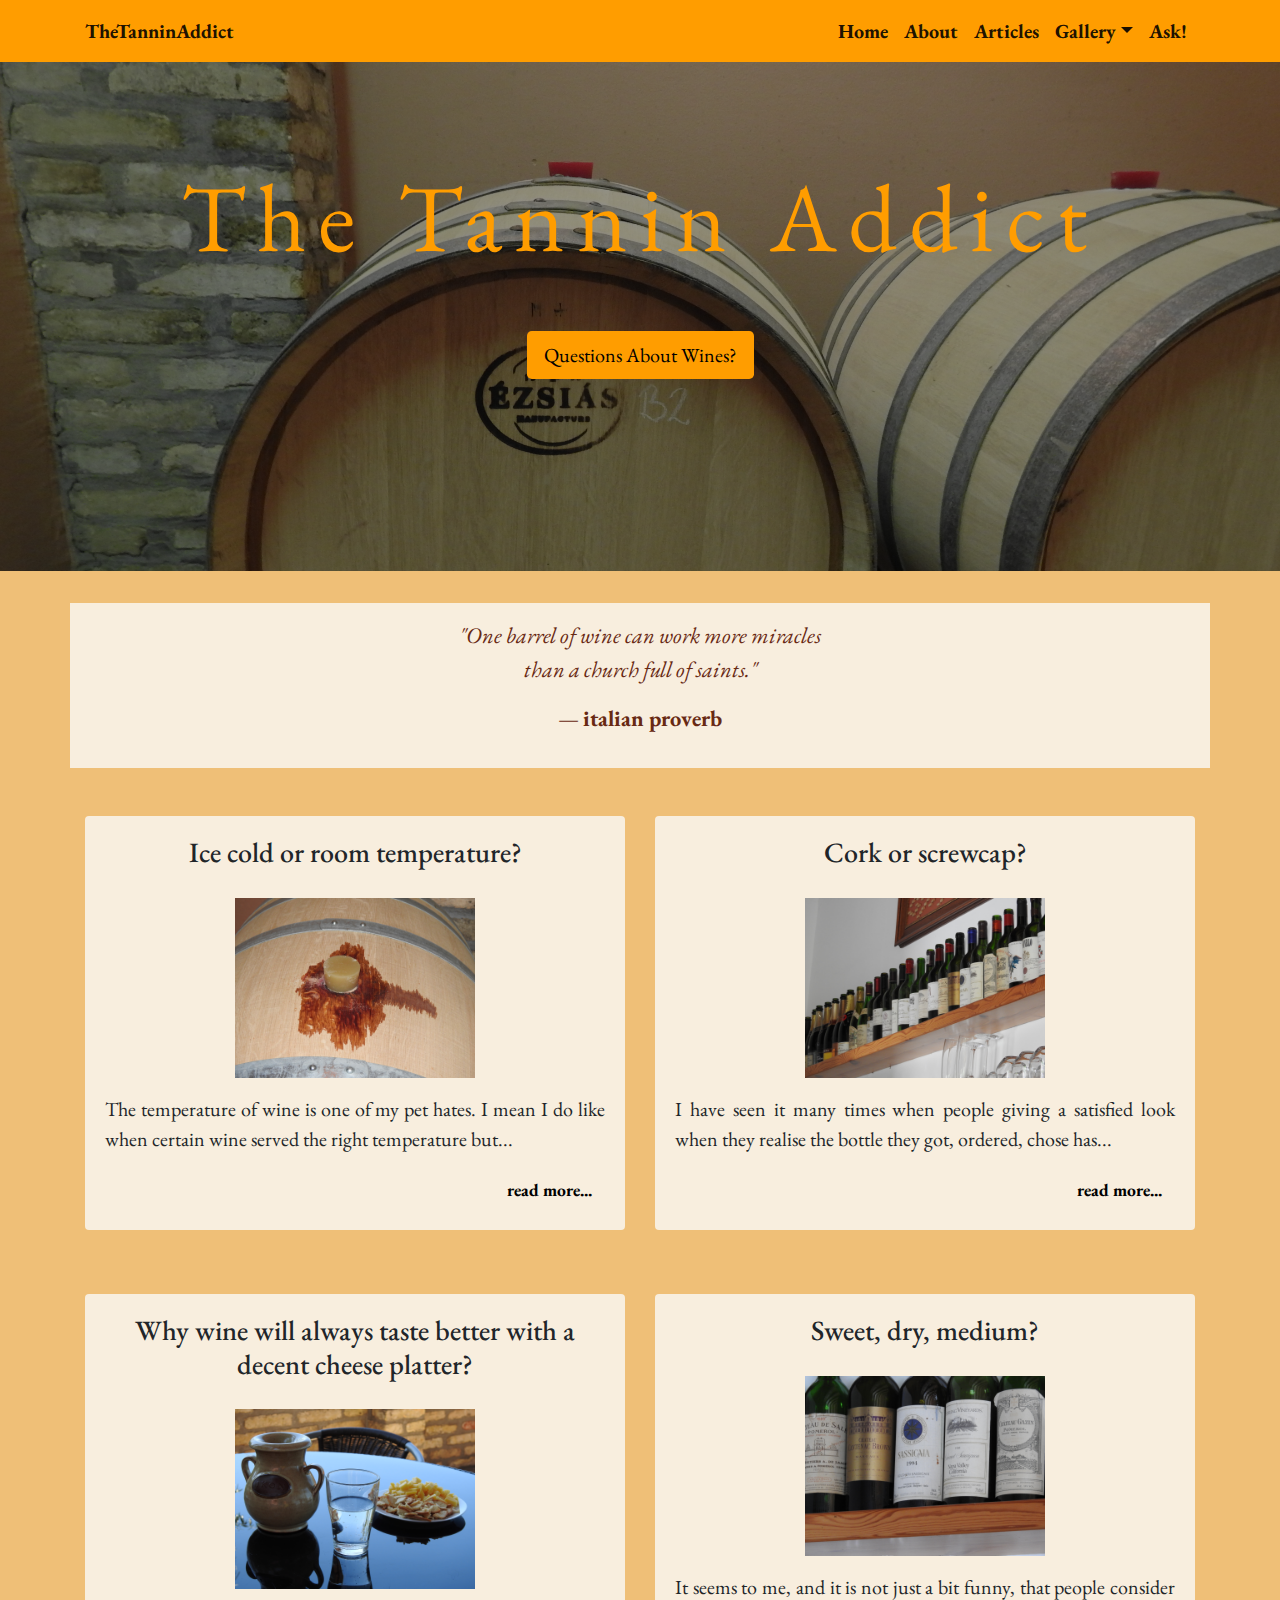
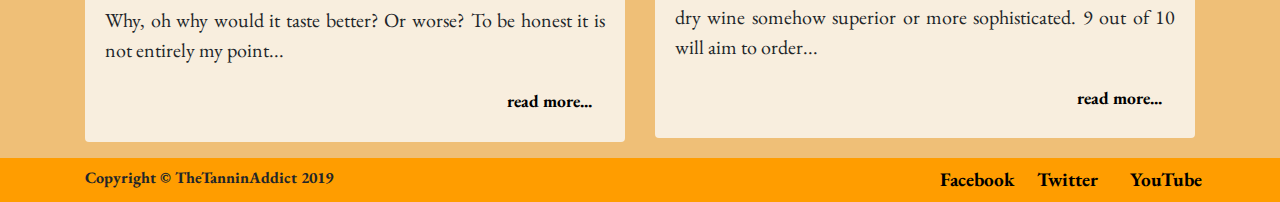
==== commit a05712f4: "Updated URL for background image." ====
--- a/index.html
+++ b/index.html
@@ -14,7 +14,7 @@
 <body>
     <nav class="navbar fixed-top navbar-expand-lg navbar-light my-orange-back">
         <div class="container">
-            <a class="navbar-brand mr-auto font-weight-bold">TheTanninAddict</a>
+            <a href="index.html" class="navbar-brand mr-auto font-weight-bold">TheTanninAddict</a>
             <button class="navbar-toggler" type="button" data-toggle="collapse" data-target="#navbar-content" aria-controls="navbar-content" aria-expanded="false" aria-label="Toggle navigation">
         <span class="navbar-toggler-icon"></span>
       </button>
@@ -69,9 +69,9 @@
                 <div class="card my-white-back">
                     <div class="card-body">
                         <h3 class="card-title">Ice cold or room temperature?</h3>
-                        <img src="static/images/DSCN0299.JPG" class="img-fluid" alt="Thermometer">
+                        <img src="image/images/DSCN0299.JPG" class="img-fluid" alt="Thermometer">
                         <p class="card-text text-justify">The temperature of wine is one of my pet hates. I mean I do like when certain wine served the right temperature but... </p>
-                        <a href="articles1.html#cold-or-room-temp" class="btn float-right my-black font-weight-bold">read more...</a>
+                        <a href="readmore.html#cold-or-room-temp" class="btn float-right my-black font-weight-bold">read more...</a>
                     </div>
                 </div>
             </div>
@@ -79,9 +79,9 @@
                 <div class="card my-white-back">
                     <div class="card-body">
                         <h3 class="card-title">Cork or screwcap?</h3>
-                        <img src="static/images/DSCN0316.JPG" class="img-fluid" alt="Cork and screwcap">
+                        <img src="image/images/DSCN0316.JPG" class="img-fluid" alt="Cork and screwcap">
                         <p class="card-text text-justify">I have seen it many times when people giving a satisfied look when they realise the bottle they got, ordered, chose has...</p>
-                        <a href="articles1.html#cork-or-screwcap" class="btn float-right my-black font-weight-bold">read more...</a>
+                        <a href="readmore.html#cork-or-screwcap" class="btn float-right my-black font-weight-bold">read more...</a>
                     </div>
                 </div>
             </div>
@@ -91,9 +91,9 @@
                 <div class="card my-white-back">
                     <div class="card-body">
                         <h3 class="card-title">Why wine will always taste better with a decent cheese platter?</h3>
-                        <img src="static/images/DSCN0271.JPG" class="img-fluid" alt="Wine and cheese">
+                        <img src="image/images/DSCN0271.JPG" class="img-fluid" alt="Wine and cheese">
                         <p class="card-text text-justify">Why, oh why would it taste better? Or worse? To be honest it is not entirely my point... </p>
-                        <a href="articles1.html#wine-with-cheese-platter" class="btn  float-right my-black font-weight-bold">read more...</a>
+                        <a href="readmore.html#wine-with-cheese-platter" class="btn  float-right my-black font-weight-bold">read more...</a>
                     </div>
                 </div>
             </div>
@@ -101,9 +101,9 @@
                 <div class="card my-white-back">
                     <div class="card-body">
                         <h3 class="card-title">Sweet, dry, medium?</h3>
-                        <img src="static/images/DSCN0315.JPG" class="img-fluid" alt="Wine bottles">
+                        <img src="image/images/DSCN0315.JPG" class="img-fluid" alt="Wine bottles">
                         <p class="card-text text-justify">It seems to me, and it is not just a bit funny, that people consider dry wine somehow superior or more sophisticated. 9 out of 10 will aim to order... </p>
-                        <a href="articles1.html#sweet-dry-medium" class="btn float-right my-black font-weight-bold">read more...</a>
+                        <a href="readmore.html#sweet-dry-medium" class="btn float-right my-black font-weight-bold">read more...</a>
                     </div>
                 </div>
             </div>
--- a/css/main.css
+++ b/css/main.css
@@ -57,7 +57,7 @@
 /*************HEADER************/
 
 .header {
-    background-image: linear-gradient(rgba(0, 0, 0, 0.4), rgba(0, 0, 0, 0.4)), url("static/images/DSCN0293.JPG");
+    background-image: linear-gradient(rgba(0, 0, 0, 0.4), rgba(0, 0, 0, 0.4)), url("images/DSCN0293.JPG");
     background-repeat: no-repeat;
     background-attachment: fixed;
     background-position: center;
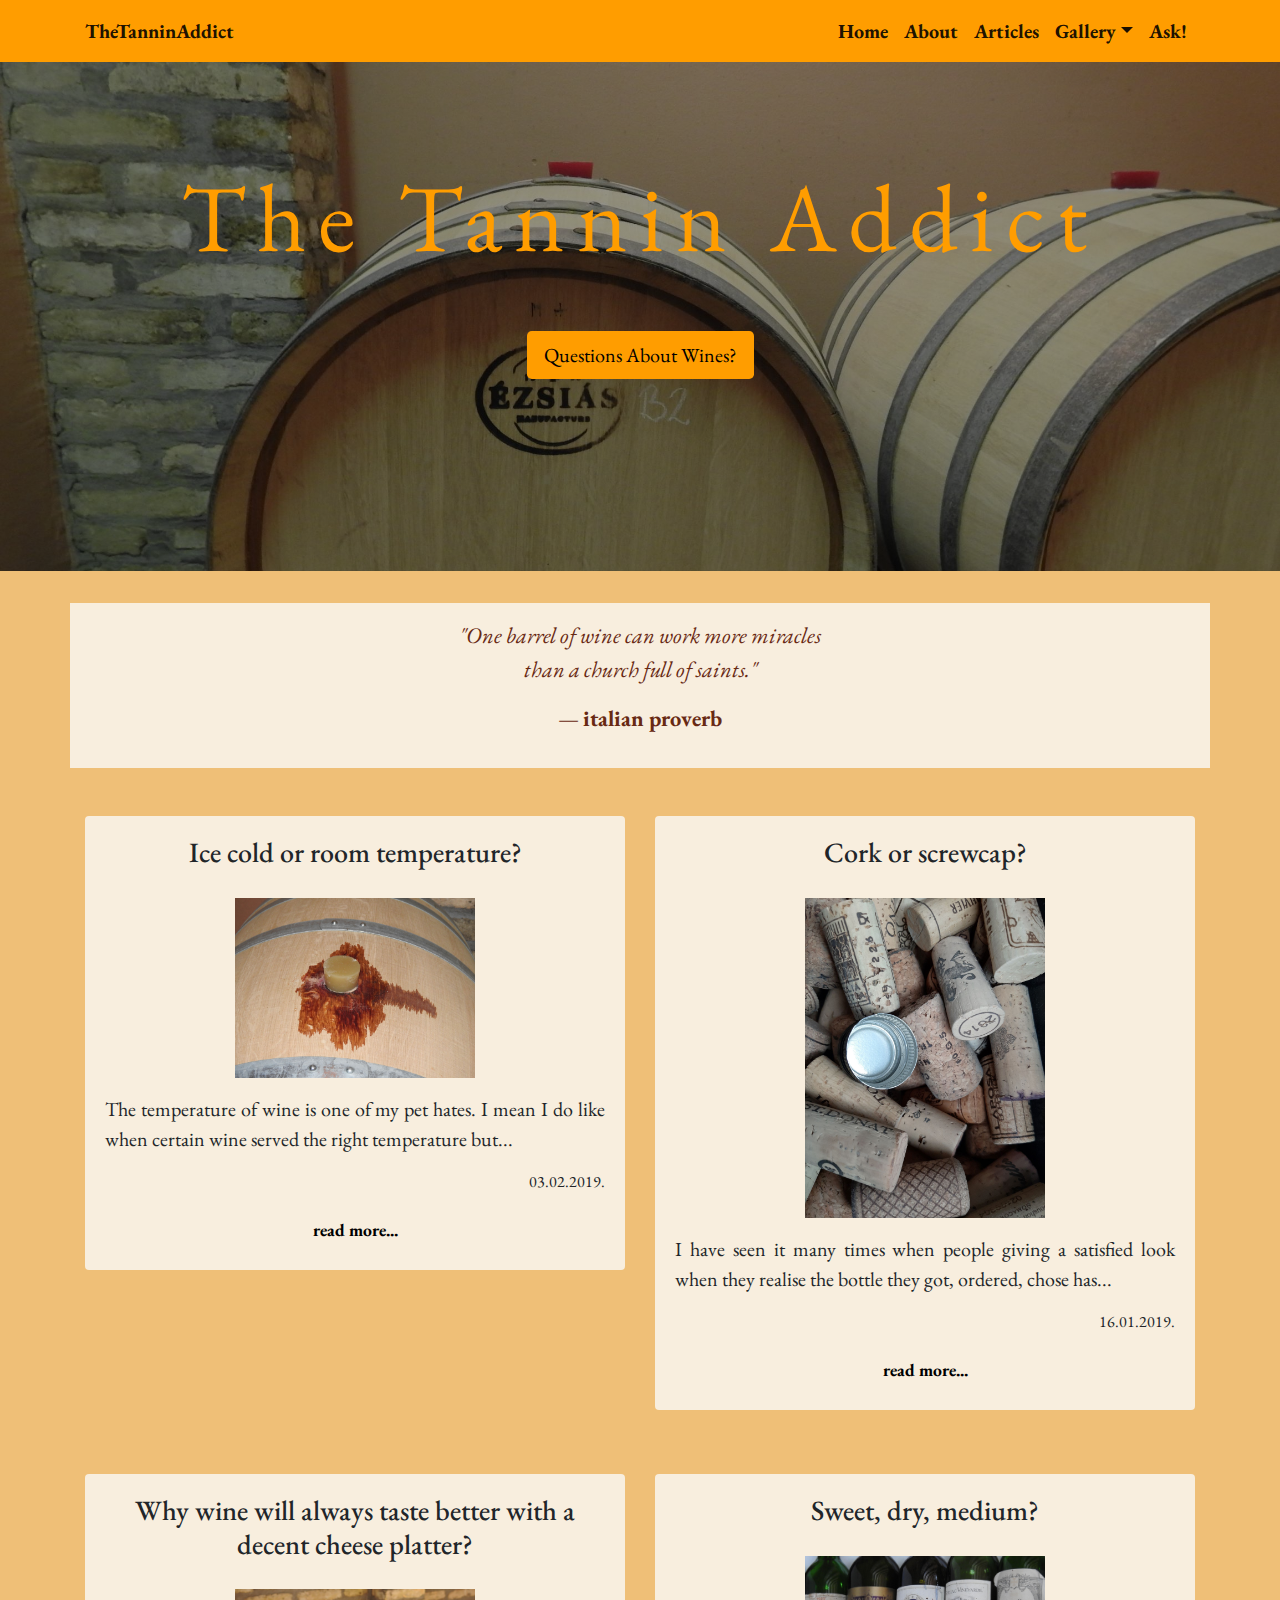
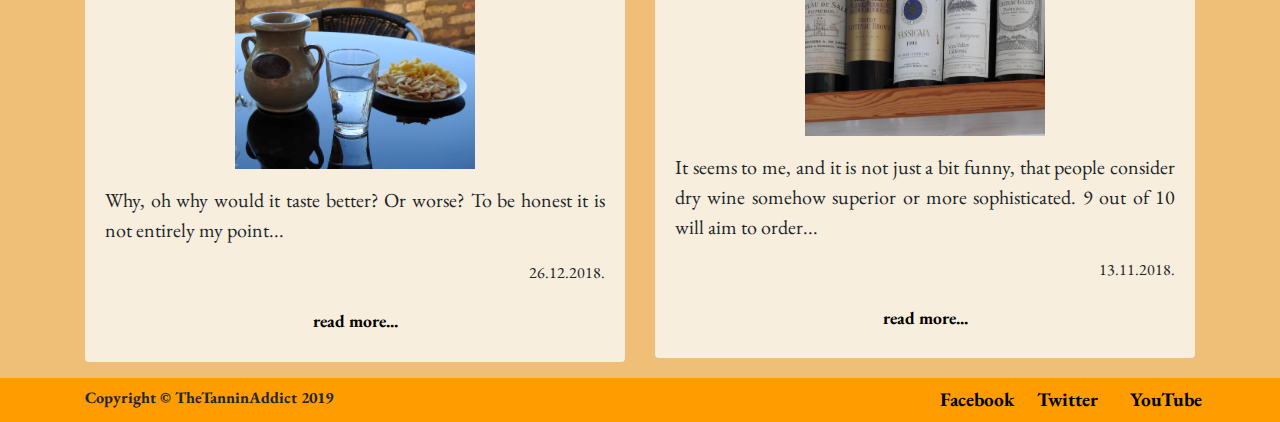
==== commit c7af5473: "Modified index file - added semantic elements, updated image paths and article links and dates. Also" ====
--- a/index.html
+++ b/index.html
@@ -8,7 +8,7 @@
     <title>TheTanninAddict</title>
     <link rel="stylesheet" href="https://maxcdn.bootstrapcdn.com/bootstrap/4.0.0/css/bootstrap.min.css" integrity="sha384-Gn5384xqQ1aoWXA+058RXPxPg6fy4IWvTNh0E263XmFcJlSAwiGgFAW/dAiS6JXm" crossorigin="anonymous">
     <link href="https://fonts.googleapis.com/css?family=EB+Garamond" rel="stylesheet">
-    <link rel="stylesheet" href="css/main.css" type="text/css">
+    <link rel="stylesheet" href="main.css" type="text/css">
 </head>
 
 <body>
@@ -27,7 +27,7 @@
                         <a class="nav-link" href="about.html">About</a>
                     </li>
                     <li class="nav-item active">
-                        <a class="nav-link" href="articles.html">Articles</a>
+                        <a class="nav-link" href="readmore.html">Articles</a>
                     </li>
                     <li class="nav-item dropdown active">
                         <a class="nav-link dropdown-toggle" href="#" id="navbarDropdown" role="button" data-toggle="dropdown" aria-haspopup="true" aria-expanded="false">Gallery</a>
@@ -44,80 +44,80 @@
         </div>
     </nav>
 
-    <div class="container-fluid header text-center">
+    <header class="container-fluid header text-center">
         <div class="jumbotron d-none d-md-block my-orange my-transparent-back">
             <h1 class="display-1">The Tannin Addict</h1>
             <a class="btn btn-lg my-black my-orange-back" href="form.html" role="button">Questions About Wines?</a>
         </div>
-    </div>
+    </header>
 
-    <div class="container-fluid">
-        <div class="container quote d-none d-md-block my-white-back my-brown">
-            <div class="row text-center">
-                <blockquote class="blockquote mx-auto">
-                    <p class="quote-text"><em>"One barrel of wine can work more miracles <br> than a church full of
-              saints."</em></p>
-                    <footer class="blockquote-footer my-brown"><strong>italian proverb</strong></footer>
-                </blockquote>
-            </div>
+    <section class="container quote d-none d-md-block my-white-back my-brown px-0">
+        <div class="row text-center mx-0">
+            <blockquote class="blockquote mx-auto">
+                <p class="quote-text"><em>"One barrel of wine can work more miracles <br> than a church full of
+            saints."</em></p>
+                <footer class="blockquote-footer my-brown"><strong>italian proverb</strong></footer>
+            </blockquote>
         </div>
-    </div>
+    </section>
 
-    <div class="container">
+    <main class="container">
         <div class="row text-center">
-            <div class="col-sm-12 col-md-6">
+            <article class="col-md-6">
                 <div class="card my-white-back">
                     <div class="card-body">
                         <h3 class="card-title">Ice cold or room temperature?</h3>
-                        <img src="image/images/DSCN0299.JPG" class="img-fluid" alt="Thermometer">
-                        <p class="card-text text-justify">The temperature of wine is one of my pet hates. I mean I do like when certain wine served the right temperature but... </p>
-                        <a href="readmore.html#cold-or-room-temp" class="btn float-right my-black font-weight-bold">read more...</a>
+                        <img src="images/barrel.JPG" class="img-fluid" alt="Barrel">
+                        <p class="card-text text-justify">The temperature of wine is one of my pet hates. I mean I do like when certain wine served the<span class="d-md-none d-lg-inline"> right temperature but</span>... </p>
+                        <p class="text-right">03.02.2019.</p>
+                        <a href="articles.html#cold-or-room-temp" class="btn my-black font-weight-bold">read more...</a>
                     </div>
                 </div>
-            </div>
-            <div class="col-sm-12 col-md-6">
+            </article>
+            <article class="col-md-6">
                 <div class="card my-white-back">
                     <div class="card-body">
                         <h3 class="card-title">Cork or screwcap?</h3>
-                        <img src="image/images/DSCN0316.JPG" class="img-fluid" alt="Cork and screwcap">
+                        <img src="images/corks-and-screw.jpg" class="img-fluid" alt="Corks and screwcap">
                         <p class="card-text text-justify">I have seen it many times when people giving a satisfied look when they realise the bottle they got, ordered, chose has...</p>
-                        <a href="readmore.html#cork-or-screwcap" class="btn float-right my-black font-weight-bold">read more...</a>
+                        <p class="text-right">16.01.2019.</p>
+                        <a href="articles.html#cork-or-screwcap" class="btn my-black font-weight-bold">read more...</a>
                     </div>
                 </div>
-            </div>
-        </div>
-        <div class="row text-center">
-            <div class=" col-md-6">
+            </article>
+            <article class="col-md-6">
                 <div class="card my-white-back">
                     <div class="card-body">
                         <h3 class="card-title">Why wine will always taste better with a decent cheese platter?</h3>
-                        <img src="image/images/DSCN0271.JPG" class="img-fluid" alt="Wine and cheese">
+                        <img src="images/jug-water-cheese.JPG" class="img-fluid" alt="Wine and cheese">
                         <p class="card-text text-justify">Why, oh why would it taste better? Or worse? To be honest it is not entirely my point... </p>
-                        <a href="readmore.html#wine-with-cheese-platter" class="btn  float-right my-black font-weight-bold">read more...</a>
+                        <p class="text-right">26.12.2018.</p>
+                        <a href="articles.html#wine-with-cheese-platter" class="btn my-black font-weight-bold">read more...</a>
                     </div>
                 </div>
-            </div>
-            <div class=" col-md-6">
+            </article>
+            <article class="col-md-6">
                 <div class="card my-white-back">
                     <div class="card-body">
                         <h3 class="card-title">Sweet, dry, medium?</h3>
-                        <img src="image/images/DSCN0315.JPG" class="img-fluid" alt="Wine bottles">
+                        <img src="images/bottles.JPG" class="img-fluid" alt="Wine bottles">
                         <p class="card-text text-justify">It seems to me, and it is not just a bit funny, that people consider dry wine somehow superior or more sophisticated. 9 out of 10 will aim to order... </p>
-                        <a href="readmore.html#sweet-dry-medium" class="btn float-right my-black font-weight-bold">read more...</a>
+                        <p class="text-right">13.11.2018.</p>
+                        <a href="articles.html#sweet-dry-medium" class="btn my-black font-weight-bold">read more...</a>
                     </div>
                 </div>
-            </div>
+            </article>
         </div>
-    </div>
+    </main>
 
-    <div class="container-fluid footer my-orange-back">
+    <footer class="container-fluid footer my-orange-back">
         <div class="container">
             <div class="row">
-                <div class="col-md-6 col-lg-4 text-center text-md-left">
+                <div class="col-md-6 col-lg-4 text-center text-md-left order-12 order-md-1">
                     <div class="font-weight-bold"><span class="footer-icons>">Copyright &copy; TheTanninAddict
               2019</span></div>
                 </div>
-                <div class="col-md-6 col-lg-3 ml-auto">
+                <div class="col-md-6 col-lg-3 ml-auto order-1 order-md-12">
                     <div class="row font-weight-bold text-center">
                         <div class="col-sm-4"><a href="#"><span class="footer-icons my-black">Facebook</span></a></div>
                         <div class="col-sm-4"><a href="#"><span class="footer-icons my-black">Twitter</span></a></div>
@@ -126,7 +126,7 @@
                 </div>
             </div>
         </div>
-    </div>
+    </footer>
 
     <script src="https://code.jquery.com/jquery-3.2.1.slim.min.js" integrity="sha384-KJ3o2DKtIkvYIK3UENzmM7KCkRr/rE9/Qpg6aAZGJwFDMVNA/GpGFF93hXpG5KkN" crossorigin="anonymous"></script>
     <script src="https://cdnjs.cloudflare.com/ajax/libs/popper.js/1.12.9/umd/popper.min.js" integrity="sha384-ApNbgh9B+Y1QKtv3Rn7W3mgPxhU9K/ScQsAP7hUibX39j7fakFPskvXusvfa0b4Q" crossorigin="anonymous"></script>
--- a/main.css
+++ b/main.css
@@ -0,0 +1,218 @@
+/************COLORS*************/
+
+.my-transparent-back {
+    background-color: transparent;
+}
+
+.my-black {
+    color: #000;
+}
+
+.my-black:hover {
+    color: #000;
+}
+
+.my-white {
+    color: #f8eede;
+}
+
+.my-white-back {
+    background-color: #f8eede;
+}
+
+.my-yellow-back {
+    background-color: #efbf77;
+}
+
+.my-orange {
+    color: #ff9d00;
+}
+
+.my-orange-back {
+    background-color: #ff9d00;
+}
+
+.my-brown {
+    color: #682913;
+}
+
+.my-red-back {
+    background-color: #7c0707;
+}
+
+/*************BODY************/
+
+body {
+    font-family: 'EB Garamond', serif;
+    background-color: #efbf77;
+}
+
+/*************NAVBAR************/
+
+.navbar-brand,
+.nav-link {    
+    font-size: 1.25rem;
+}
+
+/*************HEADER************/
+
+.header {
+    background-image: linear-gradient(rgba(0, 0, 0, 0.4), rgba(0, 0, 0, 0.4)), url("images/barrels-home-bg.JPG");
+    background-repeat: no-repeat;
+    background-attachment: fixed;
+    background-position: center;
+    background-size: cover;
+    position: relative;
+}
+
+.jumbotron {  
+    padding-top: 10rem;
+    padding-bottom: 6rem;
+}
+
+.jumbotron h1 {
+    letter-spacing: 0.75rem;    
+}
+
+.jumbotron .btn {   
+    margin-top: 3rem;
+    margin-bottom: 6rem;
+}
+
+/*************QOUTE************/
+
+.quote {
+    margin-top: 1.5rem;
+    padding-top: 1rem;
+    padding-bottom: 1rem;
+}
+
+.quote-text,
+.blockquote-footer { 
+    font-size: 1.4rem;
+}
+
+/*************MAIN************/
+
+.card {
+    margin-top: 3rem;
+    margin-bottom: 1rem;
+    border: none;
+}
+
+.card-body img {
+    width: 15rem;
+    height: auto;
+    padding-top: 1rem;
+    padding-bottom: 1rem;
+}
+
+.card-text {   
+    font-size: 1.25rem;
+}
+
+.card-body .btn {
+    font-size: 1.1rem;
+}
+
+/*************FOOTER************/
+
+.footer {
+    padding: 0.5rem 0;   
+}
+
+.footer a:hover {
+    text-decoration: none;
+}
+
+.footer-icons {   
+    font-size: 1.2rem;
+}
+
+/*************ABOUT************/
+
+.about {
+    margin-top: 5rem;
+    margin-bottom: 2rem;
+}
+
+.about h1, h2 {
+    margin-bottom: 2rem;
+}
+
+.about p {
+    font-size: 1.25rem
+}
+
+.about img {
+    margin-top: 1rem;
+    margin-bottom: 1rem;
+}
+
+/*************ARTICLES1************/
+
+.article-text {
+    margin-top: 4rem; 
+}
+
+.article-text h3 {
+    margin-top: 0.5rem;
+}
+
+.article-text p.text-justify {
+    font-size: 1.25rem;
+}
+
+.article-text img {
+    width: 20rem;
+    height: auto;
+    margin-bottom: 1rem;
+}
+
+/*************IMAGES************/
+
+.image-container {
+    margin-top: 5rem;
+}
+
+.image-row {
+    margin-bottom: 1rem;
+}
+
+.image-row .gallery-img {
+    padding-bottom: 0.75rem;
+}
+
+/*************VIDEOS************/
+
+.video-container {
+    margin-top: 5rem;
+}
+
+.video-frame {
+    margin: 1rem;
+}
+
+/*************QUESTION-FORM************/
+
+.form-container {
+    height: 100vh;
+}
+
+.form-box { 
+    padding-top: 10rem;
+}
+
+.form-box h1 {
+    padding-bottom: 2rem;
+}
+
+.form-control {
+    border-radius: 0;
+}
+
+.form-box .btn {
+    width: 10rem;  
+    margin-top: 0.5rem;
+    font-size: 1.25rem;
+}
